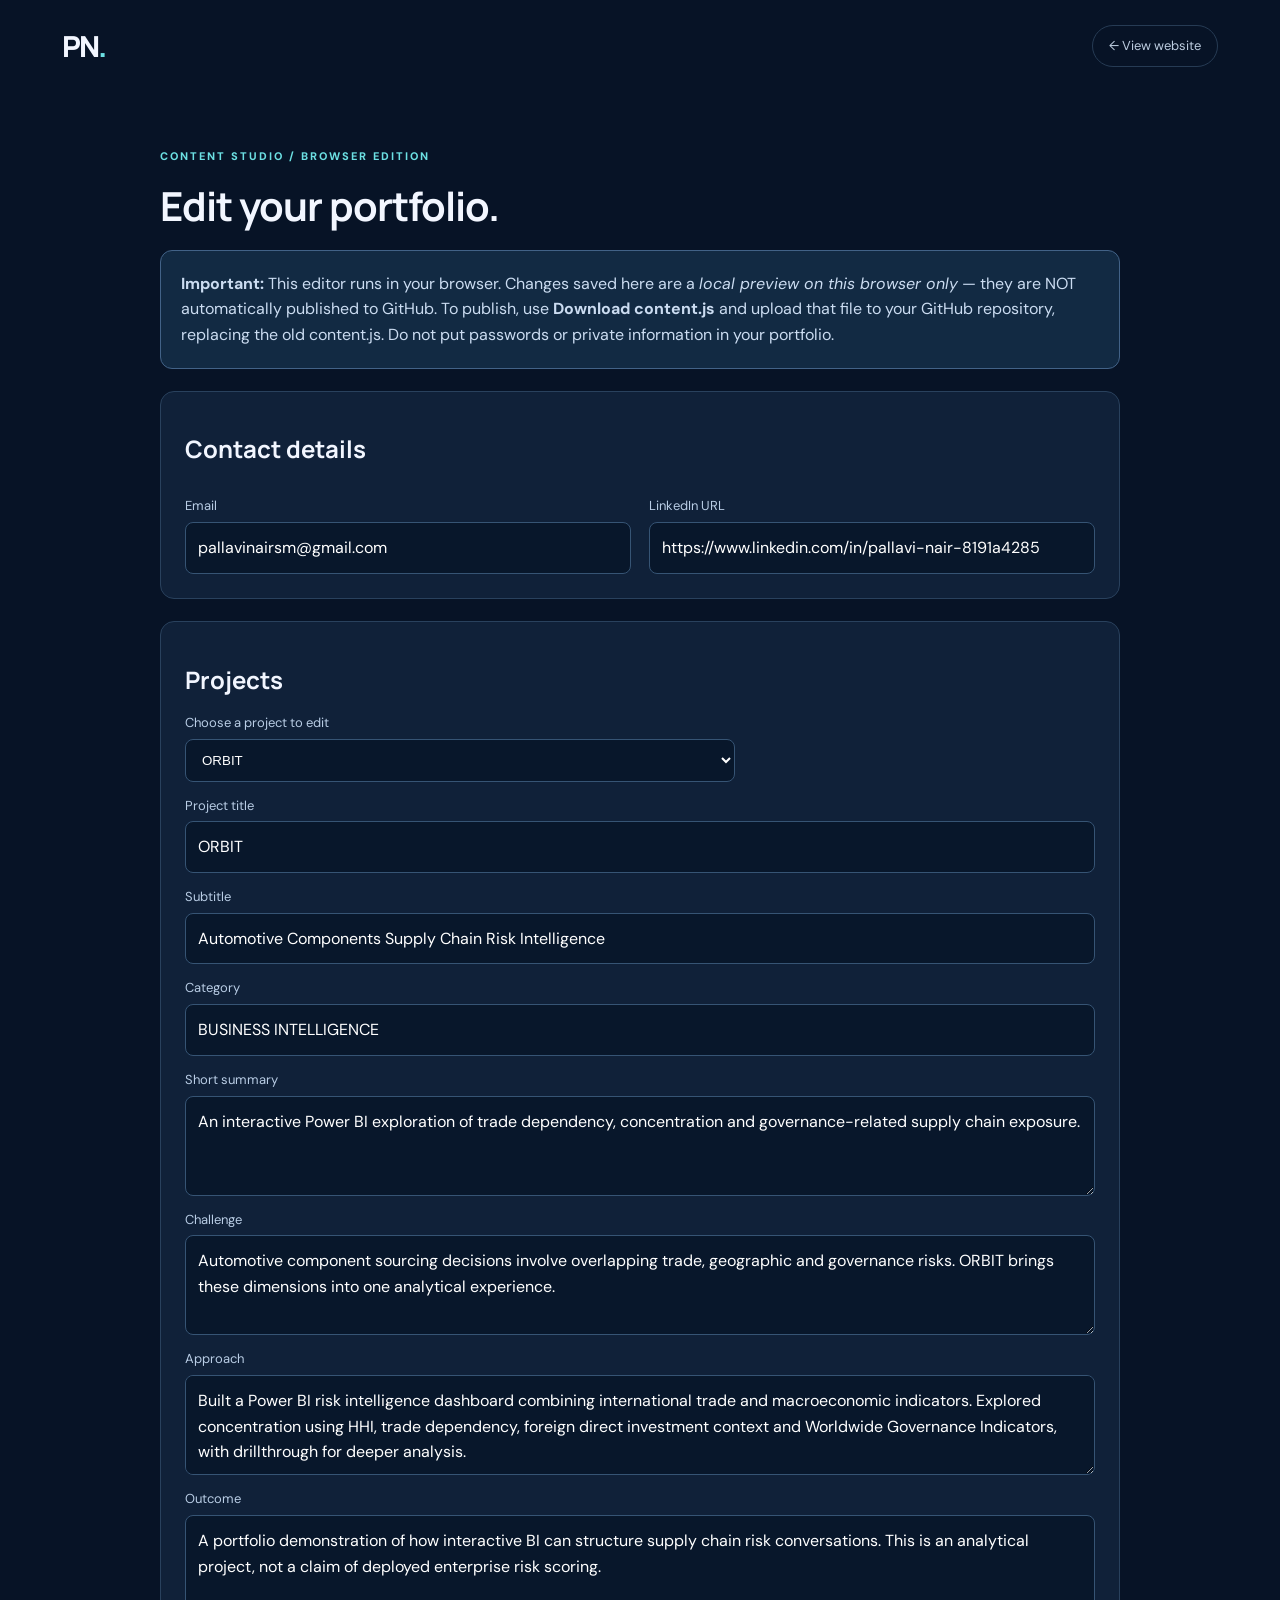
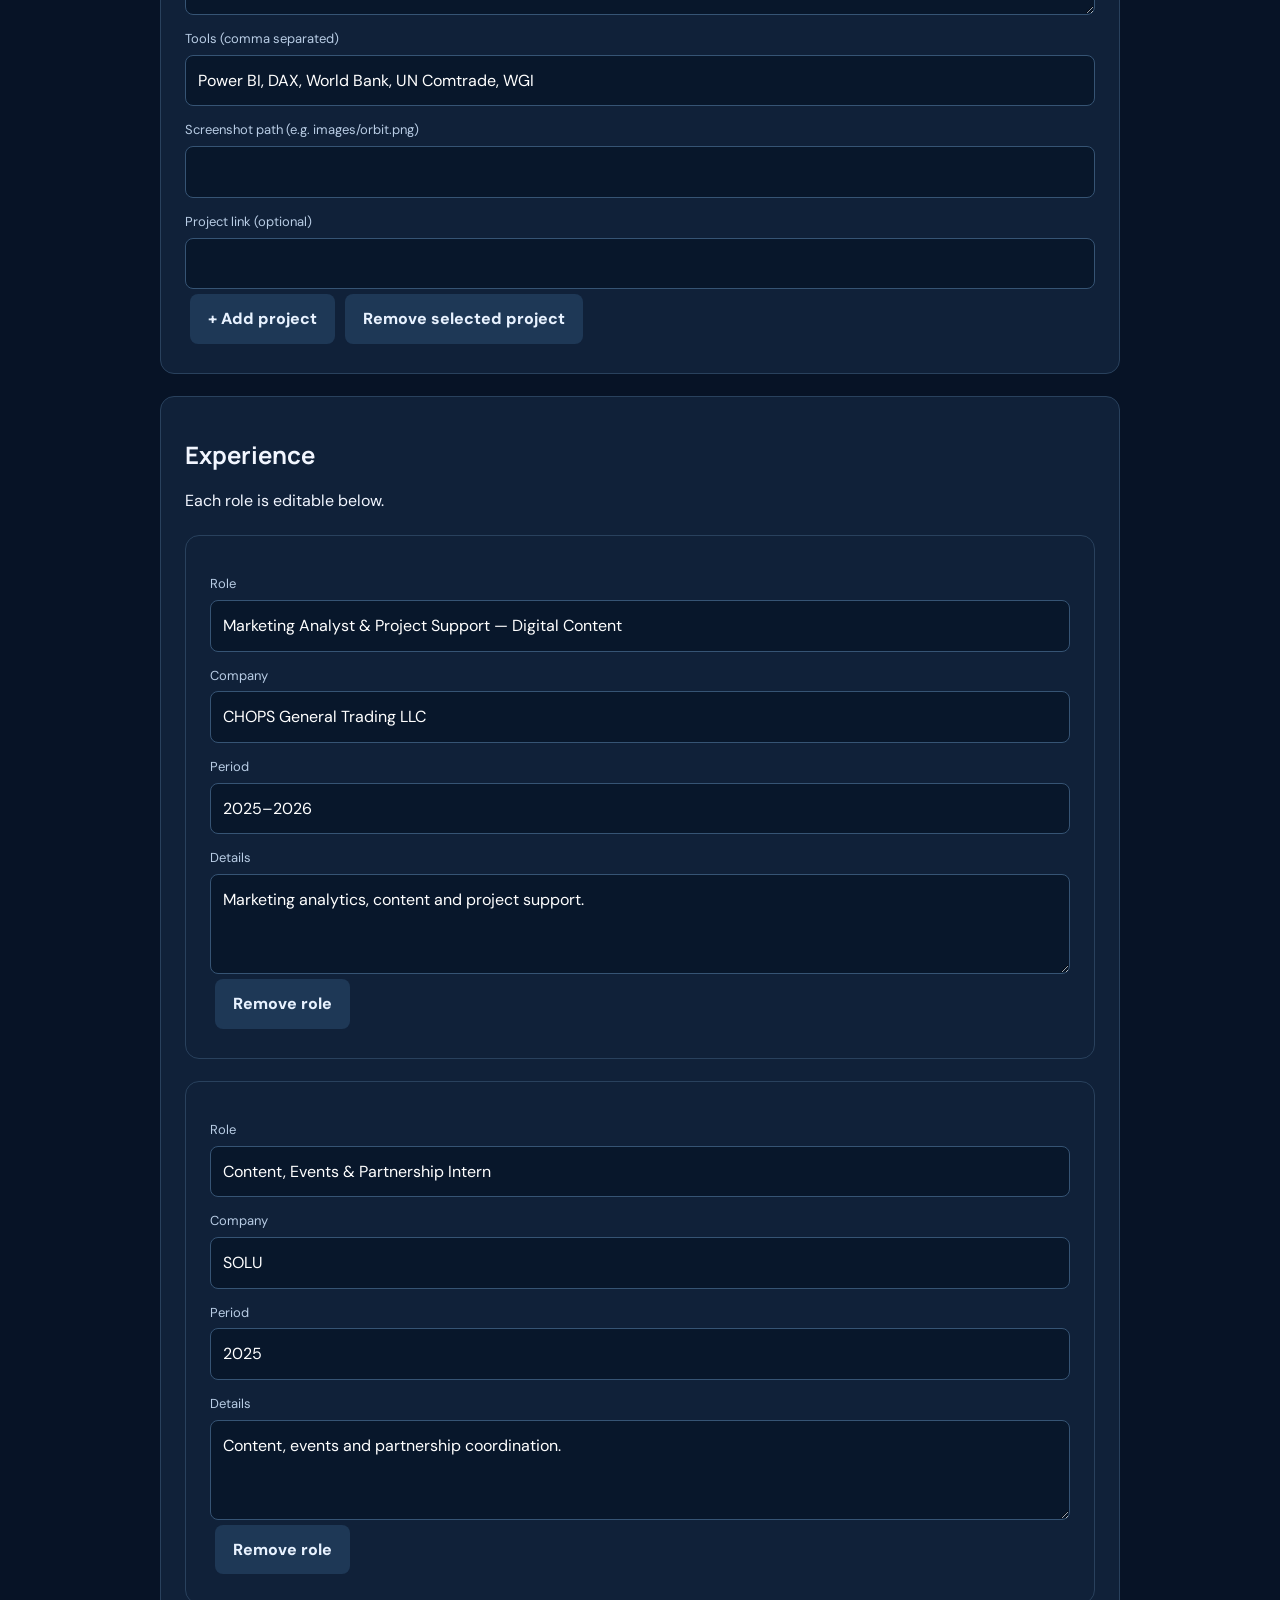
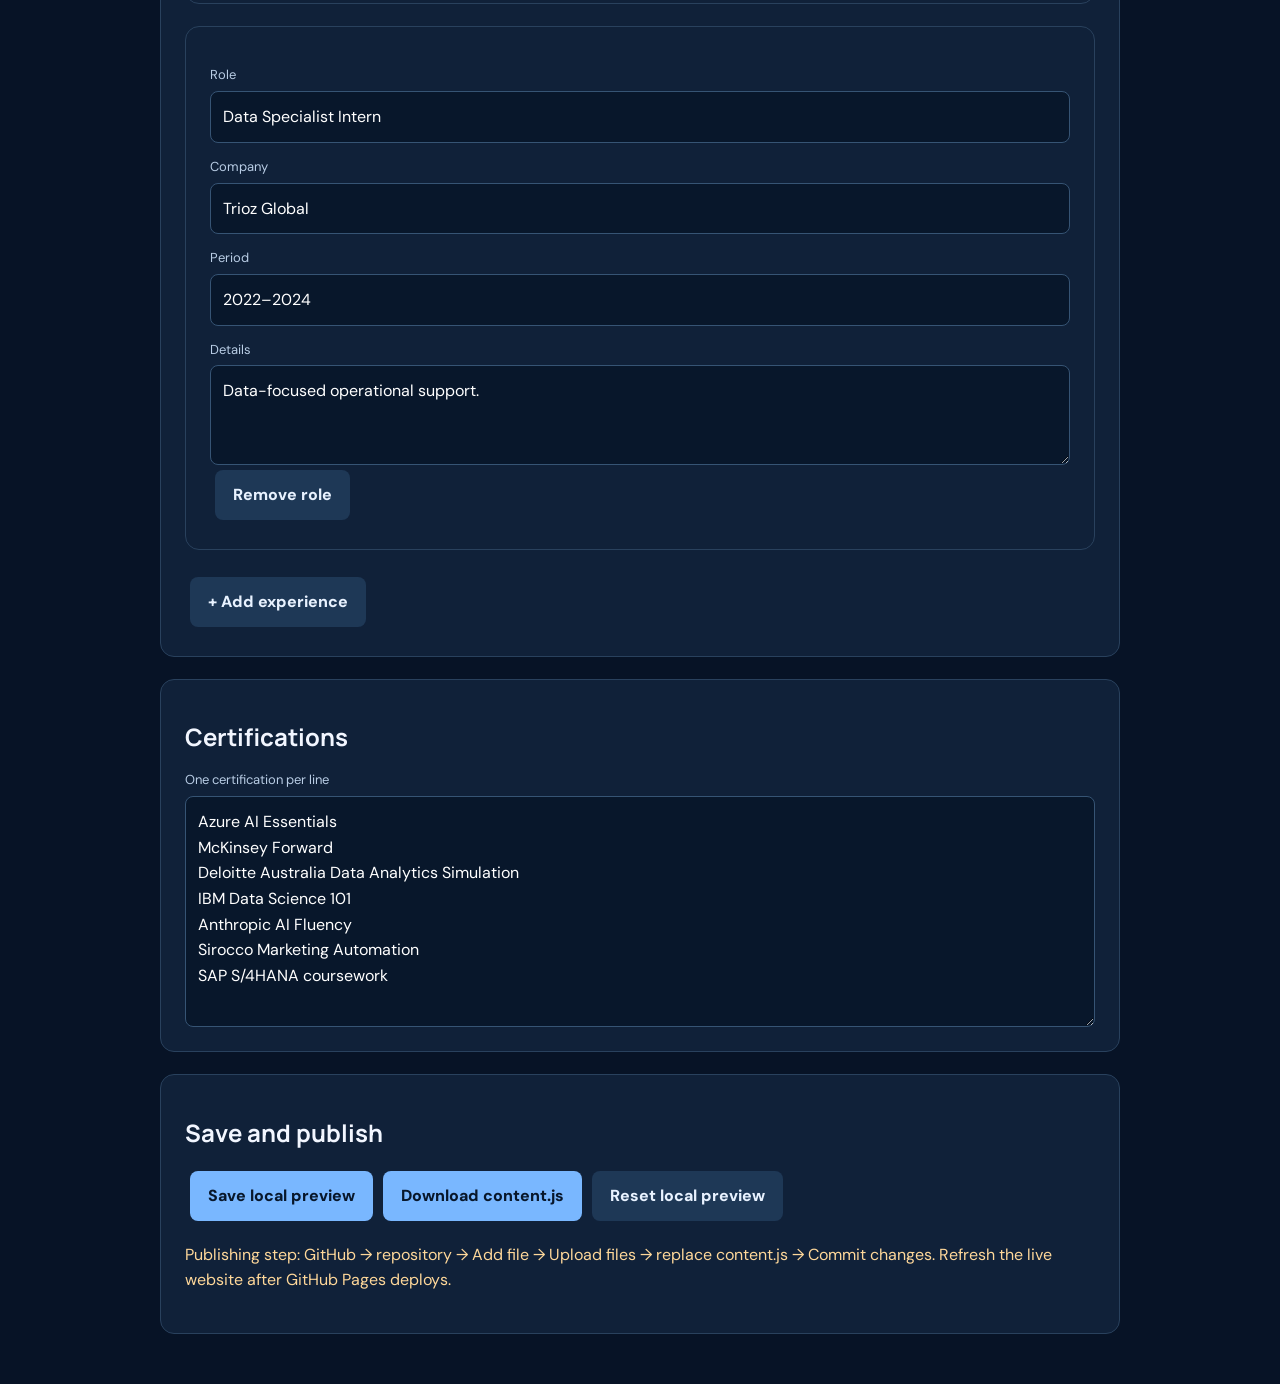
==== editor.html @ a9b4e33f "Add files via upload" ====
<!doctype html><html lang="en"><head><meta charset="utf-8"><meta name="viewport" content="width=device-width,initial-scale=1"><title>Portfolio Content Editor</title><link rel="stylesheet" href="style.css"><style>.editor{max-width:1000px;margin:50px auto;padding:0 20px}.editor h1{font-size:40px;letter-spacing:-1px}.editor .notice{border:1px solid #426287;background:#122a43;padding:20px;border-radius:12px;color:#cbdcf1}.editor label{display:block;font-size:13px;color:#b9cde5;margin:14px 0 5px}.editor input,.editor textarea,.editor select{display:block;width:100%;background:#08172b;color:#fff;border:1px solid #365474;border-radius:8px;padding:12px}.editor textarea{min-height:100px}.editor .panel{border:1px solid #29415d;border-radius:14px;padding:24px;background:#102139;margin:22px 0}.editor .two{display:grid;grid-template-columns:1fr 1fr;gap:18px}.editor button{cursor:pointer;border:0;background:#79b7ff;color:#08172b;font-weight:800;border-radius:8px;padding:12px 18px;margin:5px}.editor button.outline{background:#1e3856;color:#e8f2ff}.editor .project-select{max-width:550px}.editor .status{color:#9deacb}.editor .warning{color:#ffd89a}@media(max-width:700px){.editor .two{grid-template-columns:1fr}}</style></head><body><header class="nav shell"><a class="brand" href="index.html">PN<span>.</span></a><a class="nav-cta" href="index.html">← View website</a></header><main class="editor"><span class="kicker">CONTENT STUDIO / BROWSER EDITION</span><h1>Edit your portfolio.</h1><div class="notice"><strong>Important:</strong> This editor runs in your browser. Changes saved here are a <em>local preview on this browser only</em> — they are NOT automatically published to GitHub. To publish, use <strong>Download content.js</strong> and upload that file to your GitHub repository, replacing the old content.js. Do not put passwords or private information in your portfolio.</div><section class="panel"><h2>Contact details</h2><div class="two"><div><label for="email">Email</label><input id="email" type="email"></div><div><label for="linkedin">LinkedIn URL</label><input id="linkedin" type="url"></div></div></section><section class="panel"><h2>Projects</h2><label for="project-picker">Choose a project to edit</label><select id="project-picker" class="project-select"></select><div id="project-fields"></div><button id="add-project" class="outline">+ Add project</button><button id="remove-project" class="outline">Remove selected project</button></section><section class="panel"><h2>Experience</h2><p>Each role is editable below.</p><div id="experience-fields"></div><button id="add-experience" class="outline">+ Add experience</button></section><section class="panel"><h2>Certifications</h2><label for="certifications-field">One certification per line</label><textarea id="certifications-field" rows="8"></textarea></section><section class="panel"><h2>Save and publish</h2><button id="save">Save local preview</button><button id="download">Download content.js</button><button id="reset" class="outline">Reset local preview</button><p id="status" class="status" aria-live="polite"></p><p class="warning">Publishing step: GitHub → repository → Add file → Upload files → replace content.js → Commit changes. Refresh the live website after GitHub Pages deploys.</p></section></main><script src="content.js"></script><script src="editor.js"></script></body></html>
---- style.css ----
@import url('https://fonts.googleapis.com/css2?family=DM+Sans:wght@400;500;600;700;800&family=Manrope:wght@400;500;600;700;800&display=swap');:root{--bg:#071326;--panel:#101f35;--line:#263b54;--text:#f2f6ff;--muted:#9baec6;--blue:#6aabff;--cyan:#6ce0e3}*{box-sizing:border-box}html{scroll-behavior:smooth}body{margin:0;background:var(--bg);color:var(--text);font-family:'DM Sans',sans-serif;line-height:1.6}a{color:inherit;text-decoration:none}button,input,textarea{font:inherit}.shell{max-width:1220px;margin:auto;padding-left:32px;padding-right:32px}.glow{position:absolute;top:0;right:0;width:55vw;height:700px;background:radial-gradient(ellipse at top right,#183c6e88,transparent 65%);pointer-events:none}.nav{height:92px;display:flex;align-items:center;justify-content:space-between;position:relative;z-index:2}.brand{font-family:Manrope;font-size:29px;font-weight:800;letter-spacing:-2px}.brand span{color:var(--cyan)}nav{display:flex;gap:27px}nav a,.nav-cta{font-size:13px;color:#bdcde0}nav a:hover,.nav-cta:hover{color:white}.nav-cta{border:1px solid var(--line);border-radius:30px;padding:10px 16px}.hero{min-height:690px;display:grid;grid-template-columns:1.25fr .75fr;align-items:center;gap:50px;position:relative}.eyebrow,.overline,.kicker,.project-meta,.award>span{font-size:11px;font-weight:800;letter-spacing:2px;color:var(--cyan)}.eyebrow{display:inline-flex;gap:10px;align-items:center;padding:9px 14px;background:#12334a;border:1px solid #28526a;border-radius:50px}.pulse{width:7px;height:7px;background:#6be6bd;border-radius:50%;box-shadow:0 0 0 4px #6be6bd22}.overline{margin-top:32px;color:var(--blue)}h1,h2,h3{font-family:Manrope;line-height:1.13}h1{font-size:clamp(44px,5.4vw,78px);letter-spacing:-4px;margin:15px 0 22px;max-width:780px}h1 em,h2 em{font-style:normal;color:var(--blue)}.lede{max-width:590px;color:var(--muted);font-size:17px}.lede strong{color:white}.actions{display:flex;gap:12px;flex-wrap:wrap;margin:30px 0}.button{border-radius:10px;padding:14px 23px;font-size:14px;font-weight:700;display:inline-flex;gap:20px;align-items:center;transition:transform .2s}.button:hover{transform:translateY(-3px)}.primary{background:#7bb8ff;color:#06172c}.secondary{border:1px solid #39506b;color:#eaf3ff}.stats{display:flex;gap:38px;margin-top:50px}.stats div{display:flex;flex-direction:column}.stats strong{font:800 24px Manrope}.stats strong span{font-size:14px;color:var(--muted)}.stats small{font-size:11px;color:var(--muted)}.portrait-wrap{position:relative;justify-self:center;width:min(100%,390px)}.portrait{height:450px;border:1px solid #416185;background:linear-gradient(145deg,#1b3557,#0b1d36 60%,#1d4675);border-radius:180px 180px 18px 18px;display:flex;align-items:center;justify-content:center;flex-direction:column;overflow:hidden}.portrait:has(img){padding:0}.portrait img{width:100%;height:100%;object-fit:cover}.portrait-initials{font:800 125px Manrope;color:#7db7ff40}.portrait p{letter-spacing:3px;font-size:12px;font-weight:800}.portrait small{color:var(--muted)}.float-badge{position:absolute;bottom:40px;left:-35px;padding:15px 18px;background:#eaf5ff;color:#102a4c;border-radius:13px;display:flex;align-items:center;gap:13px;font-weight:800;font-size:12px;box-shadow:0 12px 35px #0006}.float-badge small{font-size:10px;font-weight:500}.ticker{border-top:1px solid var(--line);border-bottom:1px solid var(--line);overflow:hidden;padding:17px 0;text-align:center;white-space:nowrap;font-size:11px;letter-spacing:2px;font-weight:800;color:#9eb8d8}.ticker span{color:var(--cyan);padding:0 22px}.section{padding-top:115px;padding-bottom:70px}.section-top{margin-bottom:45px}.section-top h2,.contact h2{font-size:clamp(35px,4.4vw,58px);letter-spacing:-2px;margin:13px 0}.section-top>p{color:var(--muted)}.about-grid{display:grid;grid-template-columns:1fr 1fr;gap:60px}.about-grid>p{font-size:21px;color:#c5d5e7;max-width:600px}.mini-card,.award{background:linear-gradient(145deg,#142c49,#0b1b31);border:1px solid var(--line);padding:30px;border-radius:17px}.mini-card span{font-size:11px;letter-spacing:2px;color:var(--cyan)}.mini-card h3{font-size:21px}.mini-card p,.award p{color:var(--muted)}hr{border:0;border-top:1px solid var(--line)}.project-grid{display:grid;grid-template-columns:repeat(2,1fr);gap:22px}.project-card{text-align:left;cursor:pointer;background:#0d1d33;border:1px solid var(--line);border-radius:17px;color:inherit;padding:16px 16px 26px;transition:transform .25s,border-color .25s}.project-card:hover{transform:translateY(-7px);border-color:#6aabff}.project-art{height:225px;border-radius:10px;background:radial-gradient(circle at 80% 10%,#356fb688,transparent 45%),linear-gradient(135deg,#203e63,#101d36);padding:25px;display:flex;justify-content:space-between;align-items:flex-start;overflow:hidden}.project-art img{width:100%;height:100%;object-fit:cover}.project-art span{font-size:11px;color:#b8d4f2;letter-spacing:1px}.project-art strong{align-self:center;font-size:110px;color:#ffffff16;font-family:Manrope}.project-meta{display:flex;justify-content:space-between;margin:22px 9px 5px;color:var(--cyan)}.project-card h3{font-size:27px;margin:8px}.project-card p{margin:8px;color:var(--muted);font-size:14px}.project-card .project-subtitle{margin:8px;color:#e7f0ff;font-weight:700}.tags{display:flex;flex-wrap:wrap;gap:7px;margin:18px 8px}.tags span,.chips span{border:1px solid #36516c;background:#142b45;color:#bad0e8;border-radius:50px;padding:6px 12px;font-size:11px}.read-more{margin:8px;color:var(--blue);font-size:13px;font-weight:800}.timeline-row{display:grid;grid-template-columns:160px 1fr 30px;gap:24px;padding:28px 0;border-top:1px solid var(--line)}.timeline-row:last-child{border-bottom:1px solid var(--line)}.timeline-row>span{color:var(--muted);font-size:13px}.timeline-row h3{margin:0;font-size:19px}.timeline-row p{color:var(--muted);margin:6px 0}.achievement-grid{display:grid;grid-template-columns:1fr 1fr;gap:20px}.award h3{font-size:26px}.chips{display:flex;gap:10px;flex-wrap:wrap;margin-top:26px}.chips span{padding:10px 15px}.contact{margin-top:70px;margin-bottom:50px;border-top:1px solid var(--line);text-align:center}.contact p{color:var(--muted)}.contact .actions{justify-content:center}.footer{border-top:1px solid var(--line);padding-top:25px;padding-bottom:35px;display:flex;justify-content:space-between;color:var(--muted);font-size:12px}dialog{max-width:760px;width:calc(100% - 32px);max-height:85vh;overflow:auto;background:#101e33;color:var(--text);border:1px solid #52719b;border-radius:20px;padding:42px;box-shadow:0 40px 100px #000b}dialog::backdrop{background:#020b19dc;backdrop-filter:blur(5px)}dialog h2{font-size:40px;margin:14px 0}dialog h3{font-size:20px;color:var(--blue)}dialog h4{font-size:16px;margin:25px 0 6px}dialog p{color:#b7c9df}dialog .detail-summary{font-size:18px;color:#e5efff}.detail-image{width:100%;border-radius:10px}.close{position:sticky;top:0;float:right;border:0;background:#263d59;color:white;border-radius:50%;font-size:26px;width:40px;height:40px;cursor:pointer}@media(max-width:800px){.shell{padding-left:20px;padding-right:20px}.nav{height:75px}.nav nav{display:none}.hero{grid-template-columns:1fr;padding-top:50px;padding-bottom:70px;gap:30px}.hero h1{letter-spacing:-2px}.portrait-wrap{width:280px}.portrait{height:350px}.float-badge{left:-12px}.stats{gap:20px}.about-grid,.project-grid,.achievement-grid{grid-template-columns:1fr}.section{padding-top:75px}.timeline-row{grid-template-columns:95px 1fr 15px;gap:12px}.footer{gap:20px;flex-wrap:wrap}}@media(prefers-reduced-motion:reduce){html{scroll-behavior:auto}.button,.project-card{transition:none}}
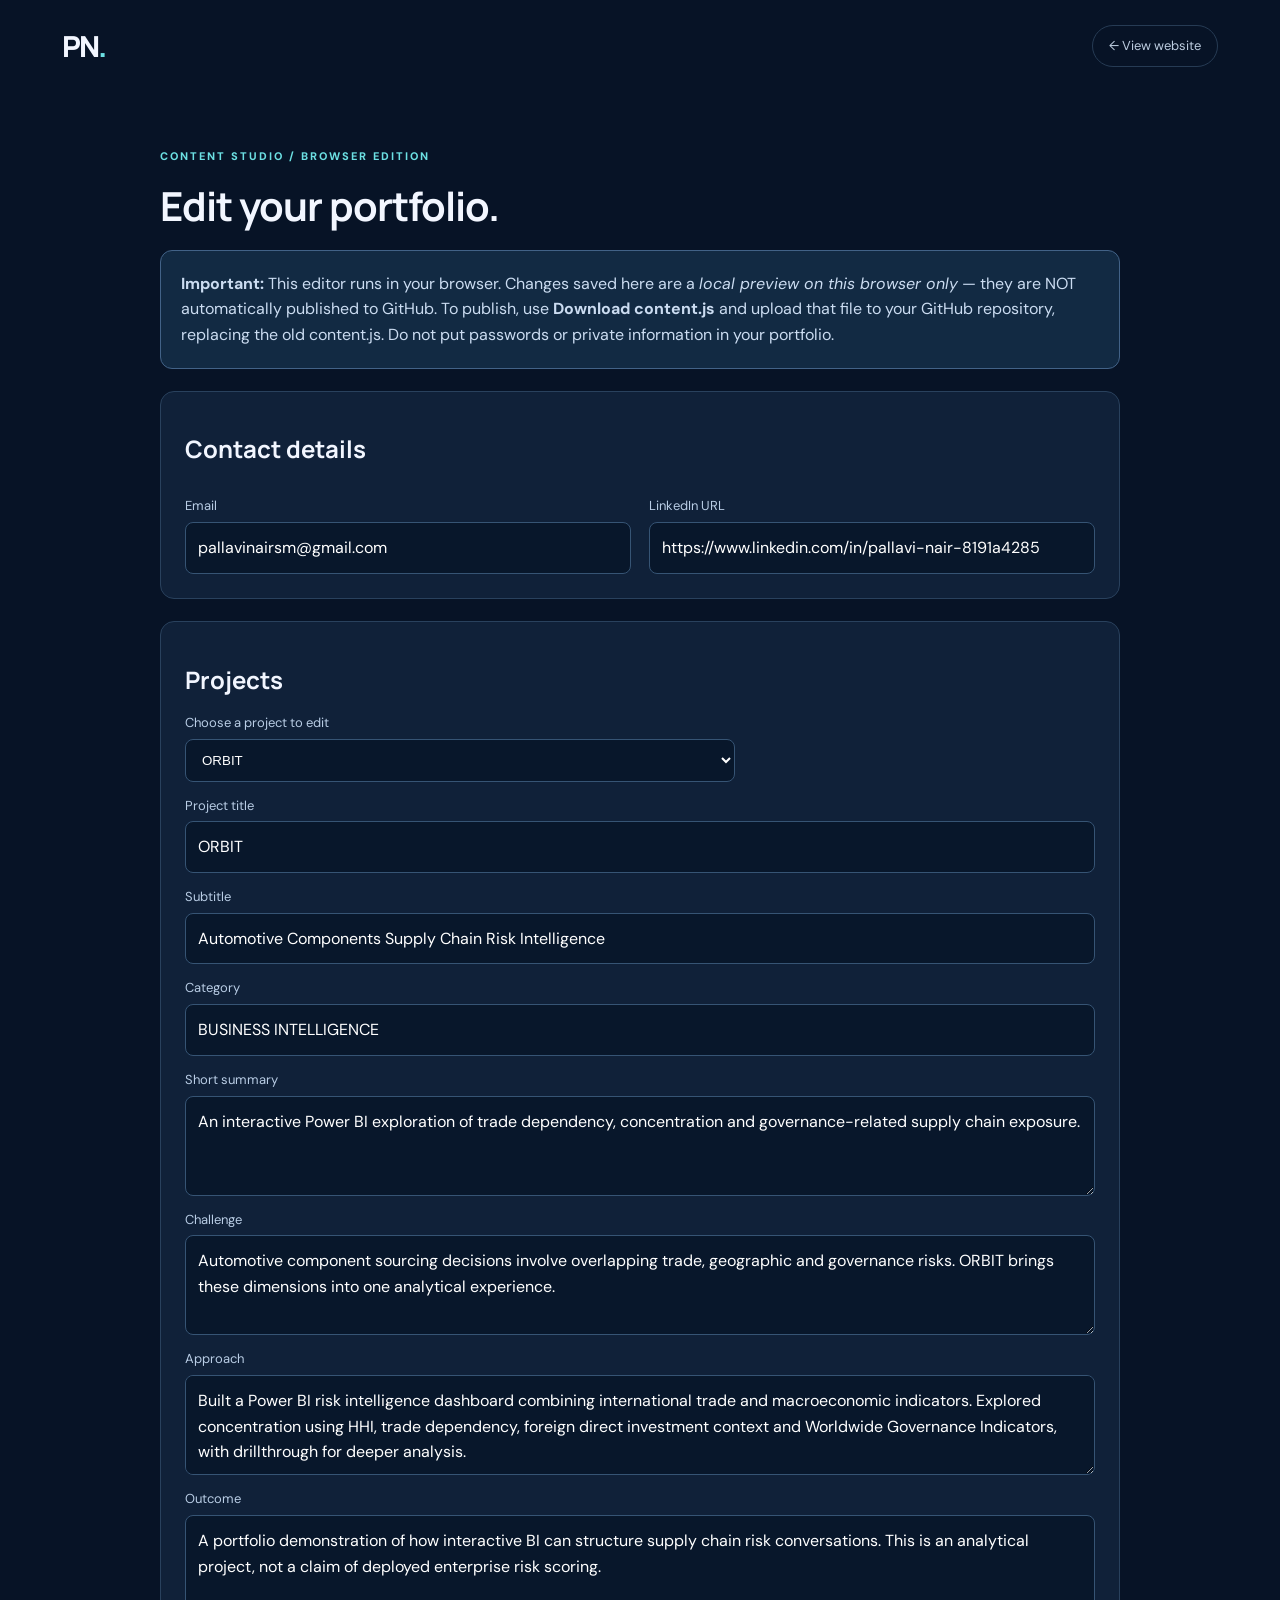
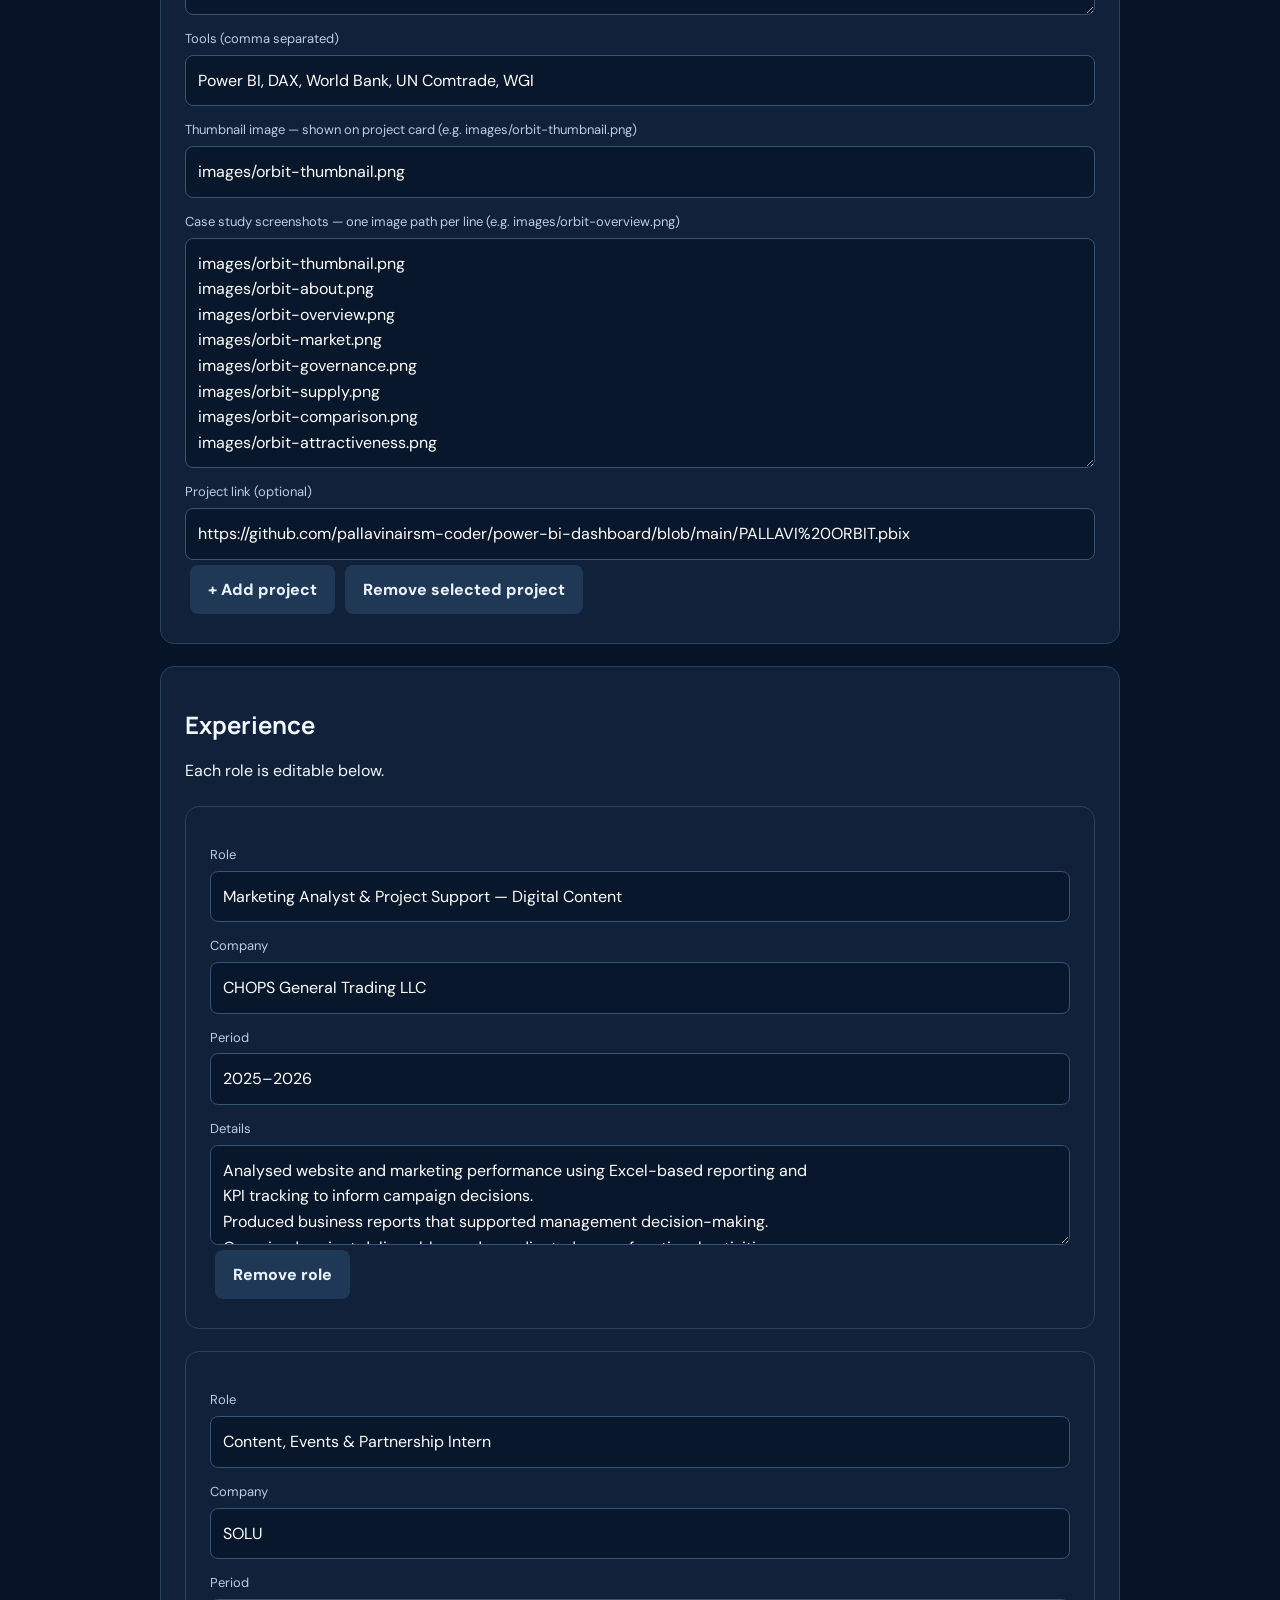
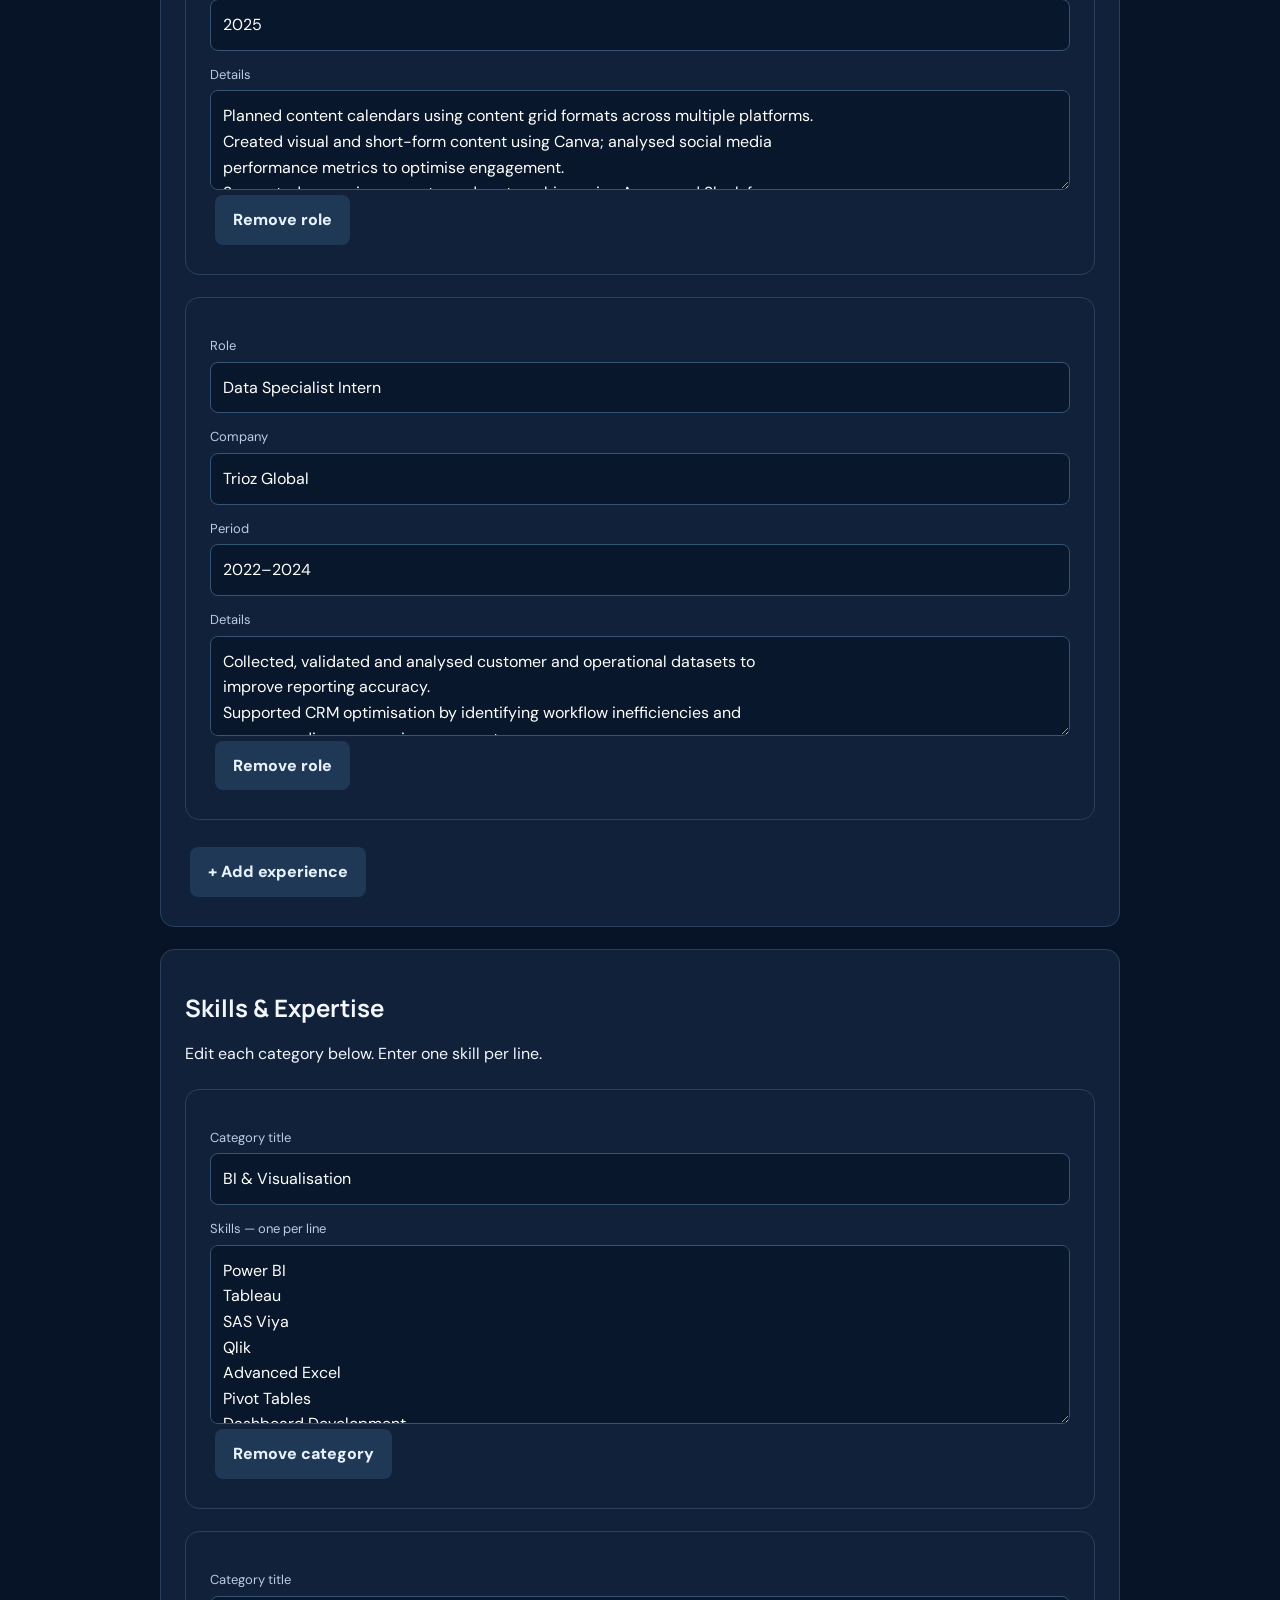
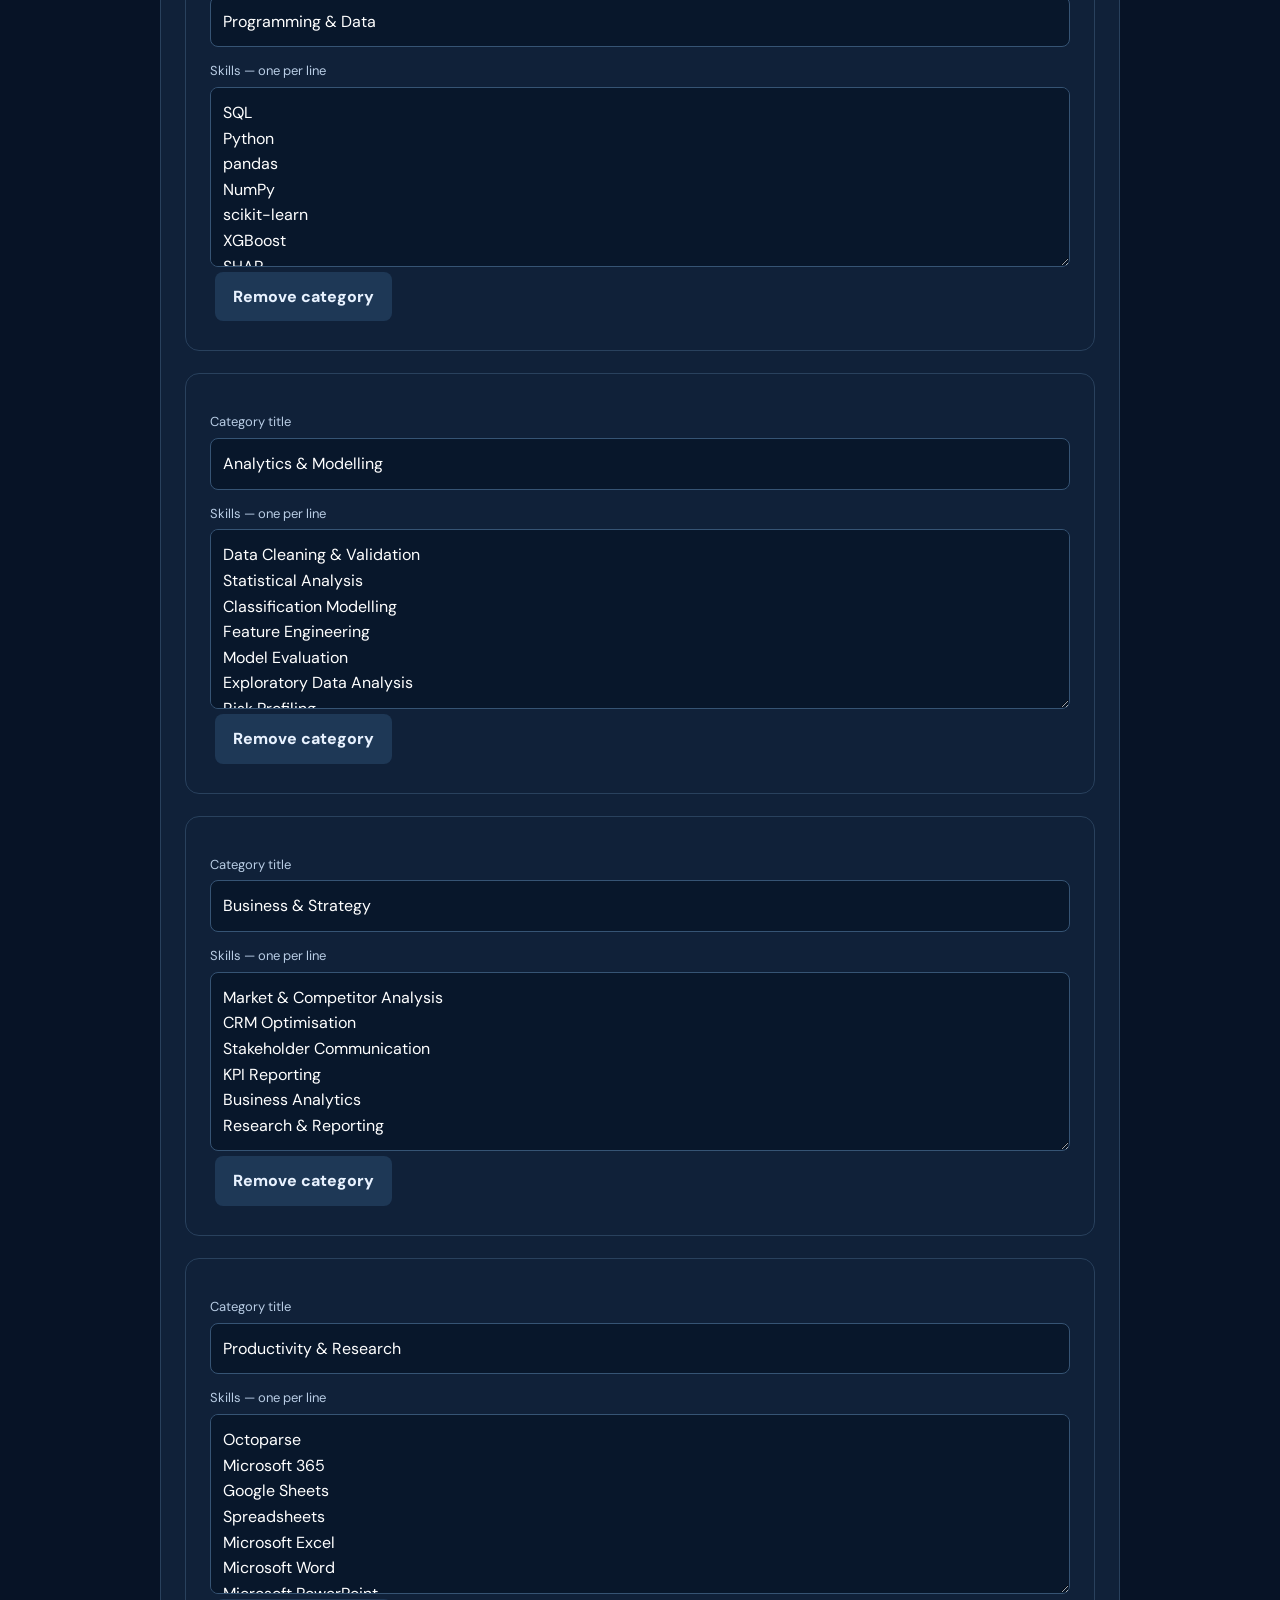
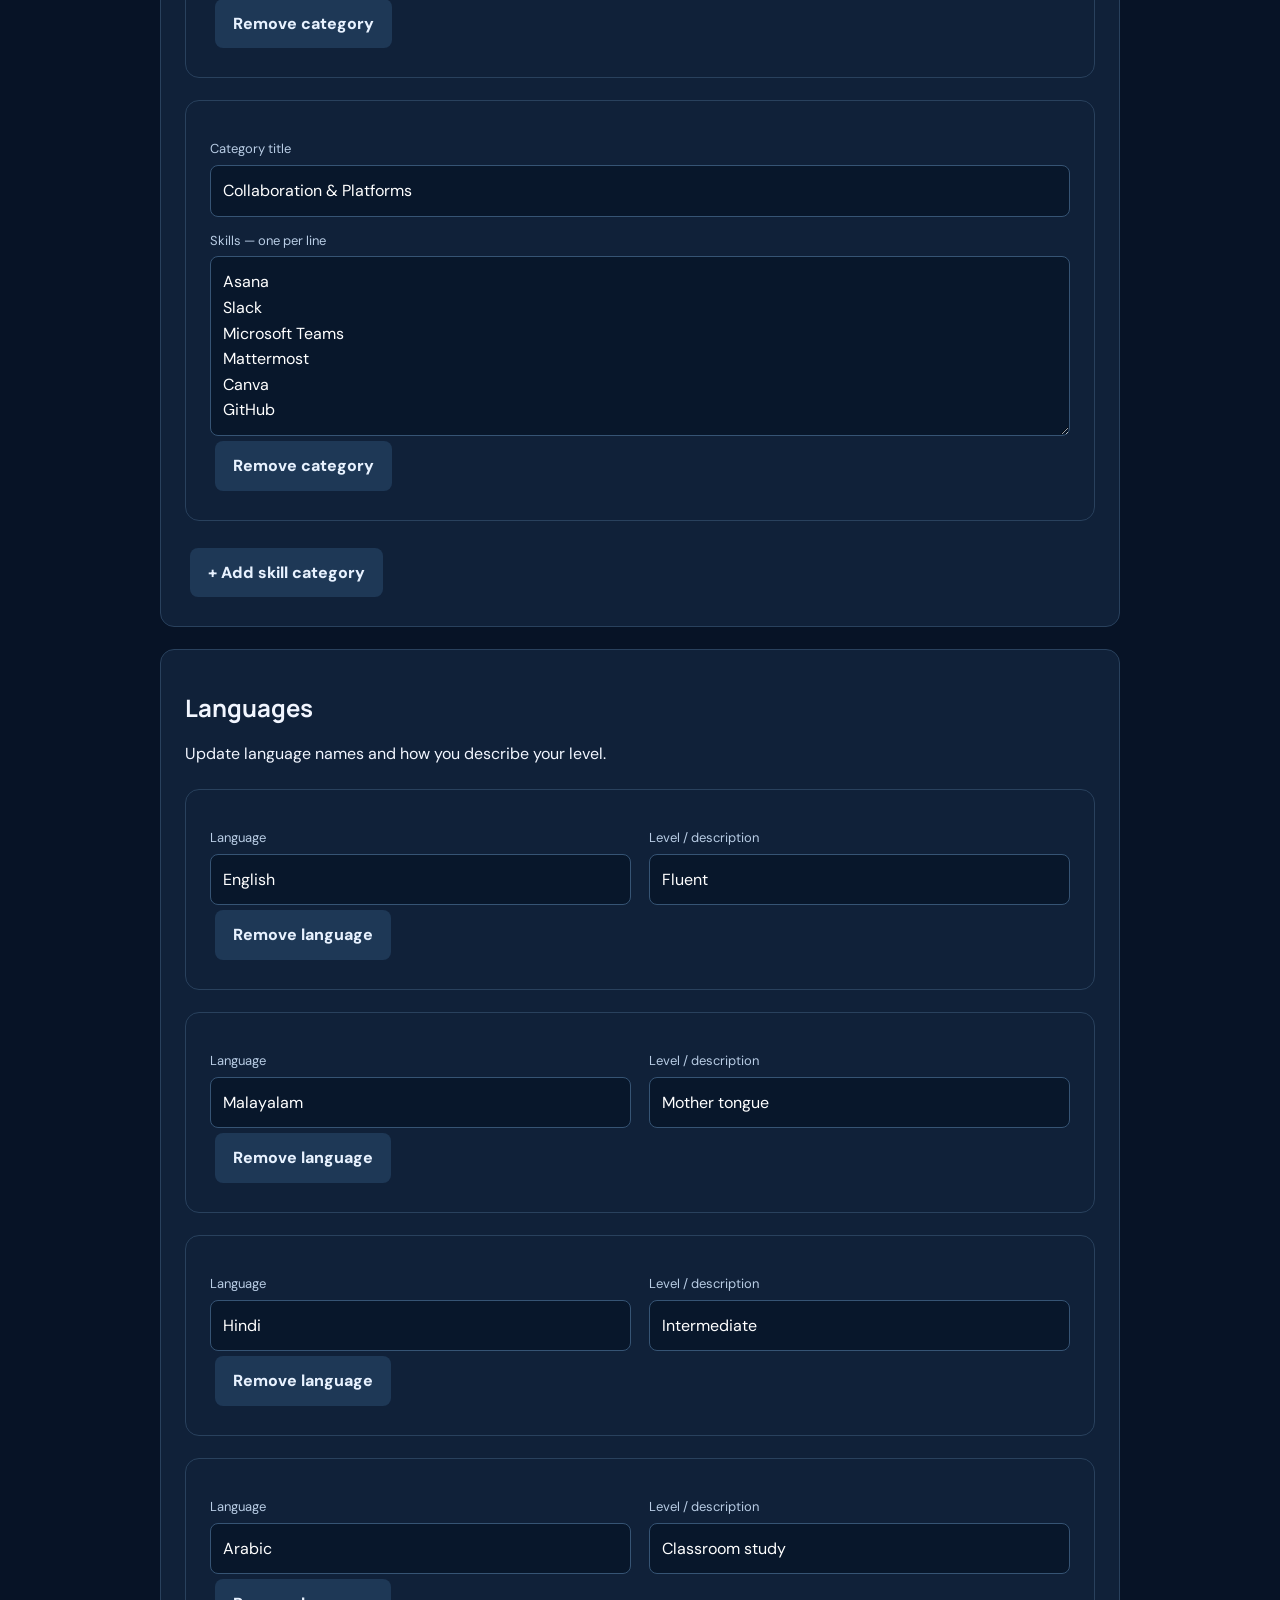
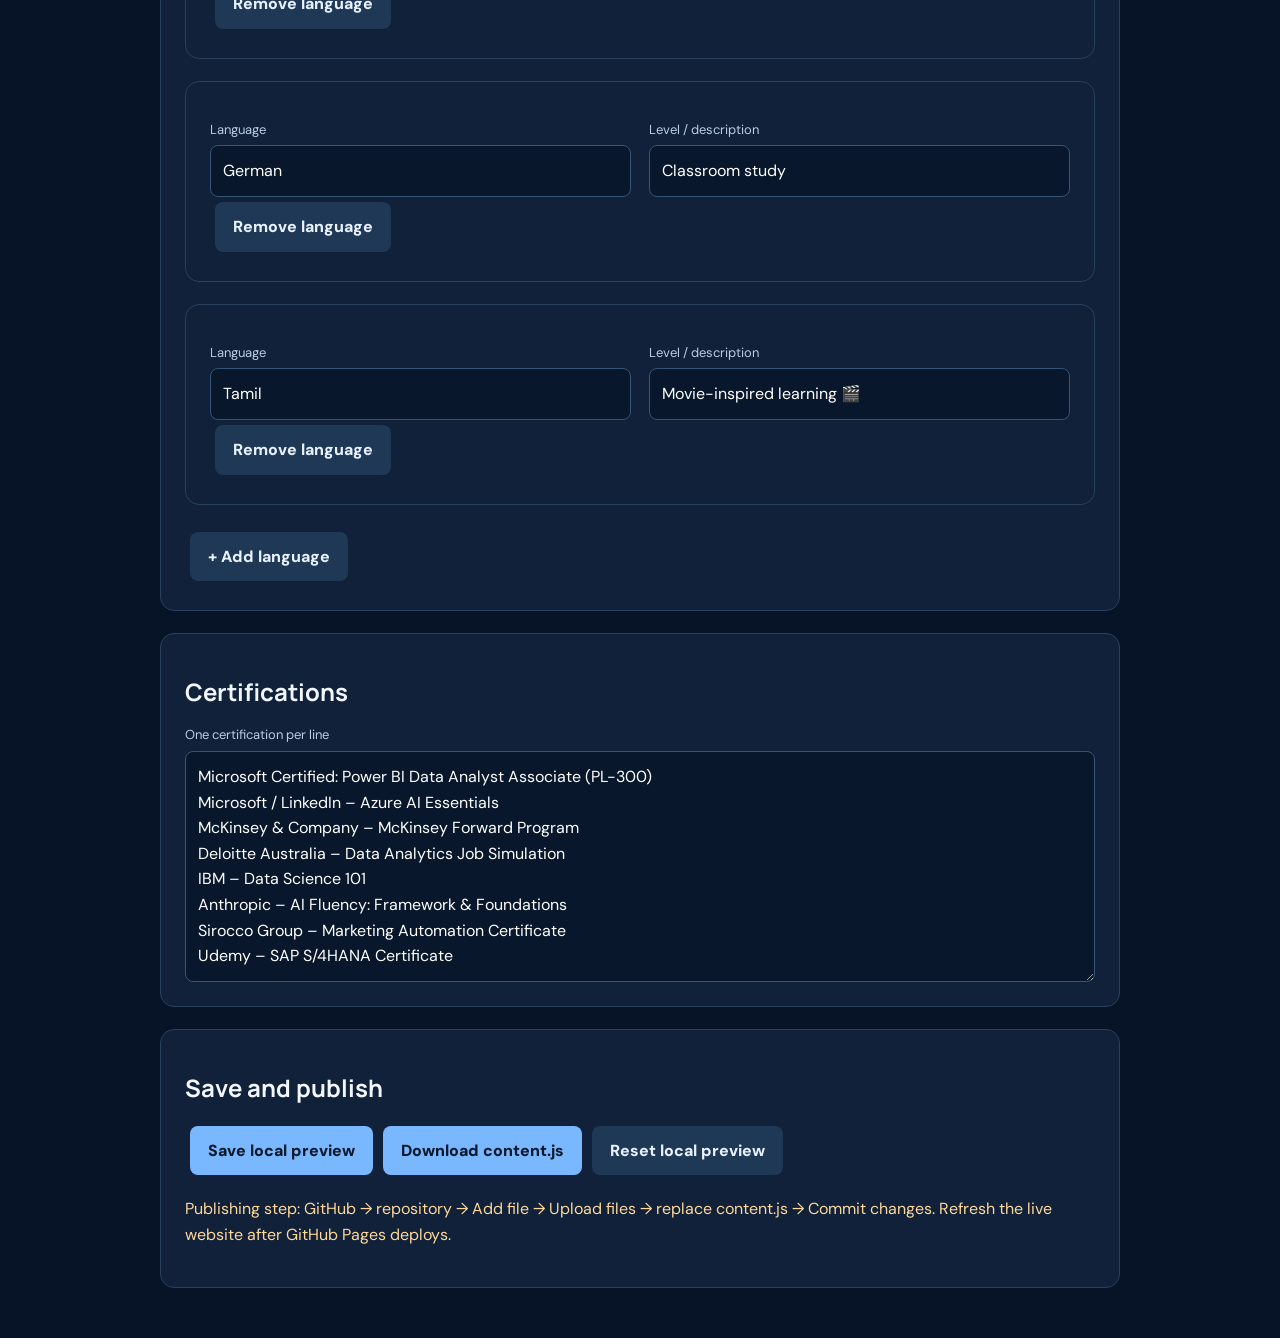
==== commit 8a84dbe1: "Add files via upload" ====
--- a/editor.html
+++ b/editor.html
@@ -1 +1 @@
-<!doctype html><html lang="en"><head><meta charset="utf-8"><meta name="viewport" content="width=device-width,initial-scale=1"><title>Portfolio Content Editor</title><link rel="stylesheet" href="style.css"><style>.editor{max-width:1000px;margin:50px auto;padding:0 20px}.editor h1{font-size:40px;letter-spacing:-1px}.editor .notice{border:1px solid #426287;background:#122a43;padding:20px;border-radius:12px;color:#cbdcf1}.editor label{display:block;font-size:13px;color:#b9cde5;margin:14px 0 5px}.editor input,.editor textarea,.editor select{display:block;width:100%;background:#08172b;color:#fff;border:1px solid #365474;border-radius:8px;padding:12px}.editor textarea{min-height:100px}.editor .panel{border:1px solid #29415d;border-radius:14px;padding:24px;background:#102139;margin:22px 0}.editor .two{display:grid;grid-template-columns:1fr 1fr;gap:18px}.editor button{cursor:pointer;border:0;background:#79b7ff;color:#08172b;font-weight:800;border-radius:8px;padding:12px 18px;margin:5px}.editor button.outline{background:#1e3856;color:#e8f2ff}.editor .project-select{max-width:550px}.editor .status{color:#9deacb}.editor .warning{color:#ffd89a}@media(max-width:700px){.editor .two{grid-template-columns:1fr}}</style></head><body><header class="nav shell"><a class="brand" href="index.html">PN<span>.</span></a><a class="nav-cta" href="index.html">← View website</a></header><main class="editor"><span class="kicker">CONTENT STUDIO / BROWSER EDITION</span><h1>Edit your portfolio.</h1><div class="notice"><strong>Important:</strong> This editor runs in your browser. Changes saved here are a <em>local preview on this browser only</em> — they are NOT automatically published to GitHub. To publish, use <strong>Download content.js</strong> and upload that file to your GitHub repository, replacing the old content.js. Do not put passwords or private information in your portfolio.</div><section class="panel"><h2>Contact details</h2><div class="two"><div><label for="email">Email</label><input id="email" type="email"></div><div><label for="linkedin">LinkedIn URL</label><input id="linkedin" type="url"></div></div></section><section class="panel"><h2>Projects</h2><label for="project-picker">Choose a project to edit</label><select id="project-picker" class="project-select"></select><div id="project-fields"></div><button id="add-project" class="outline">+ Add project</button><button id="remove-project" class="outline">Remove selected project</button></section><section class="panel"><h2>Experience</h2><p>Each role is editable below.</p><div id="experience-fields"></div><button id="add-experience" class="outline">+ Add experience</button></section><section class="panel"><h2>Certifications</h2><label for="certifications-field">One certification per line</label><textarea id="certifications-field" rows="8"></textarea></section><section class="panel"><h2>Save and publish</h2><button id="save">Save local preview</button><button id="download">Download content.js</button><button id="reset" class="outline">Reset local preview</button><p id="status" class="status" aria-live="polite"></p><p class="warning">Publishing step: GitHub → repository → Add file → Upload files → replace content.js → Commit changes. Refresh the live website after GitHub Pages deploys.</p></section></main><script src="content.js"></script><script src="editor.js"></script></body></html>
+<!doctype html><html lang="en"><head><meta charset="utf-8"><meta name="viewport" content="width=device-width,initial-scale=1"><title>Portfolio Content Editor</title><link rel="stylesheet" href="style.css"><style>.editor{max-width:1000px;margin:50px auto;padding:0 20px}.editor h1{font-size:40px;letter-spacing:-1px}.editor .notice{border:1px solid #426287;background:#122a43;padding:20px;border-radius:12px;color:#cbdcf1}.editor label{display:block;font-size:13px;color:#b9cde5;margin:14px 0 5px}.editor input,.editor textarea,.editor select{display:block;width:100%;background:#08172b;color:#fff;border:1px solid #365474;border-radius:8px;padding:12px}.editor textarea{min-height:100px}.editor .panel{border:1px solid #29415d;border-radius:14px;padding:24px;background:#102139;margin:22px 0}.editor .two{display:grid;grid-template-columns:1fr 1fr;gap:18px}.editor button{cursor:pointer;border:0;background:#79b7ff;color:#08172b;font-weight:800;border-radius:8px;padding:12px 18px;margin:5px}.editor button.outline{background:#1e3856;color:#e8f2ff}.editor .project-select{max-width:550px}.editor .status{color:#9deacb}.editor .warning{color:#ffd89a}@media(max-width:700px){.editor .two{grid-template-columns:1fr}}</style></head><body><header class="nav shell"><a class="brand" href="index.html">PN<span>.</span></a><a class="nav-cta" href="index.html">← View website</a></header><main class="editor"><span class="kicker">CONTENT STUDIO / BROWSER EDITION</span><h1>Edit your portfolio.</h1><div class="notice"><strong>Important:</strong> This editor runs in your browser. Changes saved here are a <em>local preview on this browser only</em> — they are NOT automatically published to GitHub. To publish, use <strong>Download content.js</strong> and upload that file to your GitHub repository, replacing the old content.js. Do not put passwords or private information in your portfolio.</div><section class="panel"><h2>Contact details</h2><div class="two"><div><label for="email">Email</label><input id="email" type="email"></div><div><label for="linkedin">LinkedIn URL</label><input id="linkedin" type="url"></div></div></section><section class="panel"><h2>Projects</h2><label for="project-picker">Choose a project to edit</label><select id="project-picker" class="project-select"></select><div id="project-fields"></div><button id="add-project" class="outline">+ Add project</button><button id="remove-project" class="outline">Remove selected project</button></section><section class="panel"><h2>Experience</h2><p>Each role is editable below.</p><div id="experience-fields"></div><button id="add-experience" class="outline">+ Add experience</button></section><section class="panel"><h2>Skills &amp; Expertise</h2><p>Edit each category below. Enter one skill per line.</p><div id="skills-fields"></div><button id="add-skill-category" class="outline">+ Add skill category</button></section><section class="panel"><h2>Languages</h2><p>Update language names and how you describe your level.</p><div id="language-fields"></div><button id="add-language" class="outline">+ Add language</button></section><section class="panel"><h2>Certifications</h2><label for="certifications-field">One certification per line</label><textarea id="certifications-field" rows="8"></textarea></section><section class="panel"><h2>Save and publish</h2><button id="save">Save local preview</button><button id="download">Download content.js</button><button id="reset" class="outline">Reset local preview</button><p id="status" class="status" aria-live="polite"></p><p class="warning">Publishing step: GitHub → repository → Add file → Upload files → replace content.js → Commit changes. Refresh the live website after GitHub Pages deploys.</p></section></main><script src="content.js"></script><script src="editor.js"></script></body></html>
--- a/style.css
+++ b/style.css
@@ -1 +1,23 @@
 @import url('https://fonts.googleapis.com/css2?family=DM+Sans:wght@400;500;600;700;800&family=Manrope:wght@400;500;600;700;800&display=swap');:root{--bg:#071326;--panel:#101f35;--line:#263b54;--text:#f2f6ff;--muted:#9baec6;--blue:#6aabff;--cyan:#6ce0e3}*{box-sizing:border-box}html{scroll-behavior:smooth}body{margin:0;background:var(--bg);color:var(--text);font-family:'DM Sans',sans-serif;line-height:1.6}a{color:inherit;text-decoration:none}button,input,textarea{font:inherit}.shell{max-width:1220px;margin:auto;padding-left:32px;padding-right:32px}.glow{position:absolute;top:0;right:0;width:55vw;height:700px;background:radial-gradient(ellipse at top right,#183c6e88,transparent 65%);pointer-events:none}.nav{height:92px;display:flex;align-items:center;justify-content:space-between;position:relative;z-index:2}.brand{font-family:Manrope;font-size:29px;font-weight:800;letter-spacing:-2px}.brand span{color:var(--cyan)}nav{display:flex;gap:27px}nav a,.nav-cta{font-size:13px;color:#bdcde0}nav a:hover,.nav-cta:hover{color:white}.nav-cta{border:1px solid var(--line);border-radius:30px;padding:10px 16px}.hero{min-height:690px;display:grid;grid-template-columns:1.25fr .75fr;align-items:center;gap:50px;position:relative}.eyebrow,.overline,.kicker,.project-meta,.award>span{font-size:11px;font-weight:800;letter-spacing:2px;color:var(--cyan)}.eyebrow{display:inline-flex;gap:10px;align-items:center;padding:9px 14px;background:#12334a;border:1px solid #28526a;border-radius:50px}.pulse{width:7px;height:7px;background:#6be6bd;border-radius:50%;box-shadow:0 0 0 4px #6be6bd22}.overline{margin-top:32px;color:var(--blue)}h1,h2,h3{font-family:Manrope;line-height:1.13}h1{font-size:clamp(44px,5.4vw,78px);letter-spacing:-4px;margin:15px 0 22px;max-width:780px}h1 em,h2 em{font-style:normal;color:var(--blue)}.lede{max-width:590px;color:var(--muted);font-size:17px}.lede strong{color:white}.actions{display:flex;gap:12px;flex-wrap:wrap;margin:30px 0}.button{border-radius:10px;padding:14px 23px;font-size:14px;font-weight:700;display:inline-flex;gap:20px;align-items:center;transition:transform .2s}.button:hover{transform:translateY(-3px)}.primary{background:#7bb8ff;color:#06172c}.secondary{border:1px solid #39506b;color:#eaf3ff}.stats{display:flex;gap:38px;margin-top:50px}.stats div{display:flex;flex-direction:column}.stats strong{font:800 24px Manrope}.stats strong span{font-size:14px;color:var(--muted)}.stats small{font-size:11px;color:var(--muted)}.portrait-wrap{position:relative;justify-self:center;width:min(100%,390px)}.portrait{height:450px;border:1px solid #416185;background:linear-gradient(145deg,#1b3557,#0b1d36 60%,#1d4675);border-radius:180px 180px 18px 18px;display:flex;align-items:center;justify-content:center;flex-direction:column;overflow:hidden}.portrait:has(img){padding:0}.portrait img{width:100%;height:100%;object-fit:cover}.portrait-initials{font:800 125px Manrope;color:#7db7ff40}.portrait p{letter-spacing:3px;font-size:12px;font-weight:800}.portrait small{color:var(--muted)}.float-badge{position:absolute;bottom:40px;left:-35px;padding:15px 18px;background:#eaf5ff;color:#102a4c;border-radius:13px;display:flex;align-items:center;gap:13px;font-weight:800;font-size:12px;box-shadow:0 12px 35px #0006}.float-badge small{font-size:10px;font-weight:500}.ticker{border-top:1px solid var(--line);border-bottom:1px solid var(--line);overflow:hidden;padding:17px 0;text-align:center;white-space:nowrap;font-size:11px;letter-spacing:2px;font-weight:800;color:#9eb8d8}.ticker span{color:var(--cyan);padding:0 22px}.section{padding-top:115px;padding-bottom:70px}.section-top{margin-bottom:45px}.section-top h2,.contact h2{font-size:clamp(35px,4.4vw,58px);letter-spacing:-2px;margin:13px 0}.section-top>p{color:var(--muted)}.about-grid{display:grid;grid-template-columns:1fr 1fr;gap:60px}.about-grid>p{font-size:21px;color:#c5d5e7;max-width:600px}.mini-card,.award{background:linear-gradient(145deg,#142c49,#0b1b31);border:1px solid var(--line);padding:30px;border-radius:17px}.mini-card span{font-size:11px;letter-spacing:2px;color:var(--cyan)}.mini-card h3{font-size:21px}.mini-card p,.award p{color:var(--muted)}hr{border:0;border-top:1px solid var(--line)}.project-grid{display:grid;grid-template-columns:repeat(2,1fr);gap:22px}.project-card{text-align:left;cursor:pointer;background:#0d1d33;border:1px solid var(--line);border-radius:17px;color:inherit;padding:16px 16px 26px;transition:transform .25s,border-color .25s}.project-card:hover{transform:translateY(-7px);border-color:#6aabff}.project-art{height:225px;border-radius:10px;background:radial-gradient(circle at 80% 10%,#356fb688,transparent 45%),linear-gradient(135deg,#203e63,#101d36);padding:25px;display:flex;justify-content:space-between;align-items:flex-start;overflow:hidden}.project-art img{width:100%;height:100%;object-fit:cover}.project-art span{font-size:11px;color:#b8d4f2;letter-spacing:1px}.project-art strong{align-self:center;font-size:110px;color:#ffffff16;font-family:Manrope}.project-meta{display:flex;justify-content:space-between;margin:22px 9px 5px;color:var(--cyan)}.project-card h3{font-size:27px;margin:8px}.project-card p{margin:8px;color:var(--muted);font-size:14px}.project-card .project-subtitle{margin:8px;color:#e7f0ff;font-weight:700}.tags{display:flex;flex-wrap:wrap;gap:7px;margin:18px 8px}.tags span,.chips span{border:1px solid #36516c;background:#142b45;color:#bad0e8;border-radius:50px;padding:6px 12px;font-size:11px}.read-more{margin:8px;color:var(--blue);font-size:13px;font-weight:800}.timeline-row{display:grid;grid-template-columns:160px 1fr 30px;gap:24px;padding:28px 0;border-top:1px solid var(--line)}.timeline-row:last-child{border-bottom:1px solid var(--line)}.timeline-row>span{color:var(--muted);font-size:13px}.timeline-row h3{margin:0;font-size:19px}.timeline-row p{color:var(--muted);margin:6px 0}.achievement-grid{display:grid;grid-template-columns:1fr 1fr;gap:20px}.award h3{font-size:26px}.chips{display:flex;gap:10px;flex-wrap:wrap;margin-top:26px}.chips span{padding:10px 15px}.contact{margin-top:70px;margin-bottom:50px;border-top:1px solid var(--line);text-align:center}.contact p{color:var(--muted)}.contact .actions{justify-content:center}.footer{border-top:1px solid var(--line);padding-top:25px;padding-bottom:35px;display:flex;justify-content:space-between;color:var(--muted);font-size:12px}dialog{max-width:760px;width:calc(100% - 32px);max-height:85vh;overflow:auto;background:#101e33;color:var(--text);border:1px solid #52719b;border-radius:20px;padding:42px;box-shadow:0 40px 100px #000b}dialog::backdrop{background:#020b19dc;backdrop-filter:blur(5px)}dialog h2{font-size:40px;margin:14px 0}dialog h3{font-size:20px;color:var(--blue)}dialog h4{font-size:16px;margin:25px 0 6px}dialog p{color:#b7c9df}dialog .detail-summary{font-size:18px;color:#e5efff}.detail-image{width:100%;border-radius:10px}.close{position:sticky;top:0;float:right;border:0;background:#263d59;color:white;border-radius:50%;font-size:26px;width:40px;height:40px;cursor:pointer}@media(max-width:800px){.shell{padding-left:20px;padding-right:20px}.nav{height:75px}.nav nav{display:none}.hero{grid-template-columns:1fr;padding-top:50px;padding-bottom:70px;gap:30px}.hero h1{letter-spacing:-2px}.portrait-wrap{width:280px}.portrait{height:350px}.float-badge{left:-12px}.stats{gap:20px}.about-grid,.project-grid,.achievement-grid{grid-template-columns:1fr}.section{padding-top:75px}.timeline-row{grid-template-columns:95px 1fr 15px;gap:12px}.footer{gap:20px;flex-wrap:wrap}}@media(prefers-reduced-motion:reduce){html{scroll-behavior:auto}.button,.project-card{transition:none}}
+
+/* Skills and languages */
+.skills-grid{display:grid;grid-template-columns:repeat(3,minmax(0,1fr));gap:18px}
+.skill-card{min-width:0;background:linear-gradient(150deg,#142943,#0b1b30);border:1px solid var(--line);border-radius:18px;padding:26px;transition:transform .25s,border-color .25s,box-shadow .25s}
+.skill-card:hover{transform:translateY(-4px);border-color:#659de0;box-shadow:0 18px 40px #0003}
+.skill-card-top{display:flex;gap:14px;align-items:baseline;border-bottom:1px solid #2b425d;padding-bottom:18px;margin-bottom:20px}
+.skill-card-number,.language-index{font-size:11px;font-weight:800;letter-spacing:2px;color:var(--cyan)}
+.skill-card h3{font-size:18px;margin:0;letter-spacing:-.35px}
+.skill-tags{display:flex;gap:8px;flex-wrap:wrap}
+.skill-tags span{border:1px solid #34506c;background:#1a3553;color:#d1e3f8;border-radius:8px;padding:6px 10px;font-size:12px;line-height:1.5}
+.languages-heading{margin-top:78px;margin-bottom:25px}
+.languages-heading h3{font-size:clamp(28px,3.4vw,40px);margin:8px 0;letter-spacing:-1px}
+.languages-heading p{color:var(--muted);margin:0}
+.accent-dot{color:var(--blue)}
+.languages-grid{display:grid;grid-template-columns:repeat(3,minmax(0,1fr));gap:14px}
+.language-card{display:flex;align-items:center;gap:20px;background:#101f35;border:1px solid var(--line);border-radius:14px;padding:21px;min-width:0;transition:border-color .2s}
+.language-card:hover{border-color:#659de0}
+.language-card h4{font-family:Manrope;font-size:16px;margin:0 0 3px}
+.language-card p{font-size:12px;color:#a9c3e1;margin:0}
+@media(max-width:950px){.skills-grid{grid-template-columns:repeat(2,minmax(0,1fr))}.languages-grid{grid-template-columns:repeat(2,minmax(0,1fr))}}
+@media(max-width:600px){.skills-grid,.languages-grid{grid-template-columns:1fr}.skill-card{padding:22px}.languages-heading{margin-top:55px}}
+@media(prefers-reduced-motion:reduce){.skill-card,.language-card{transition:none}}
